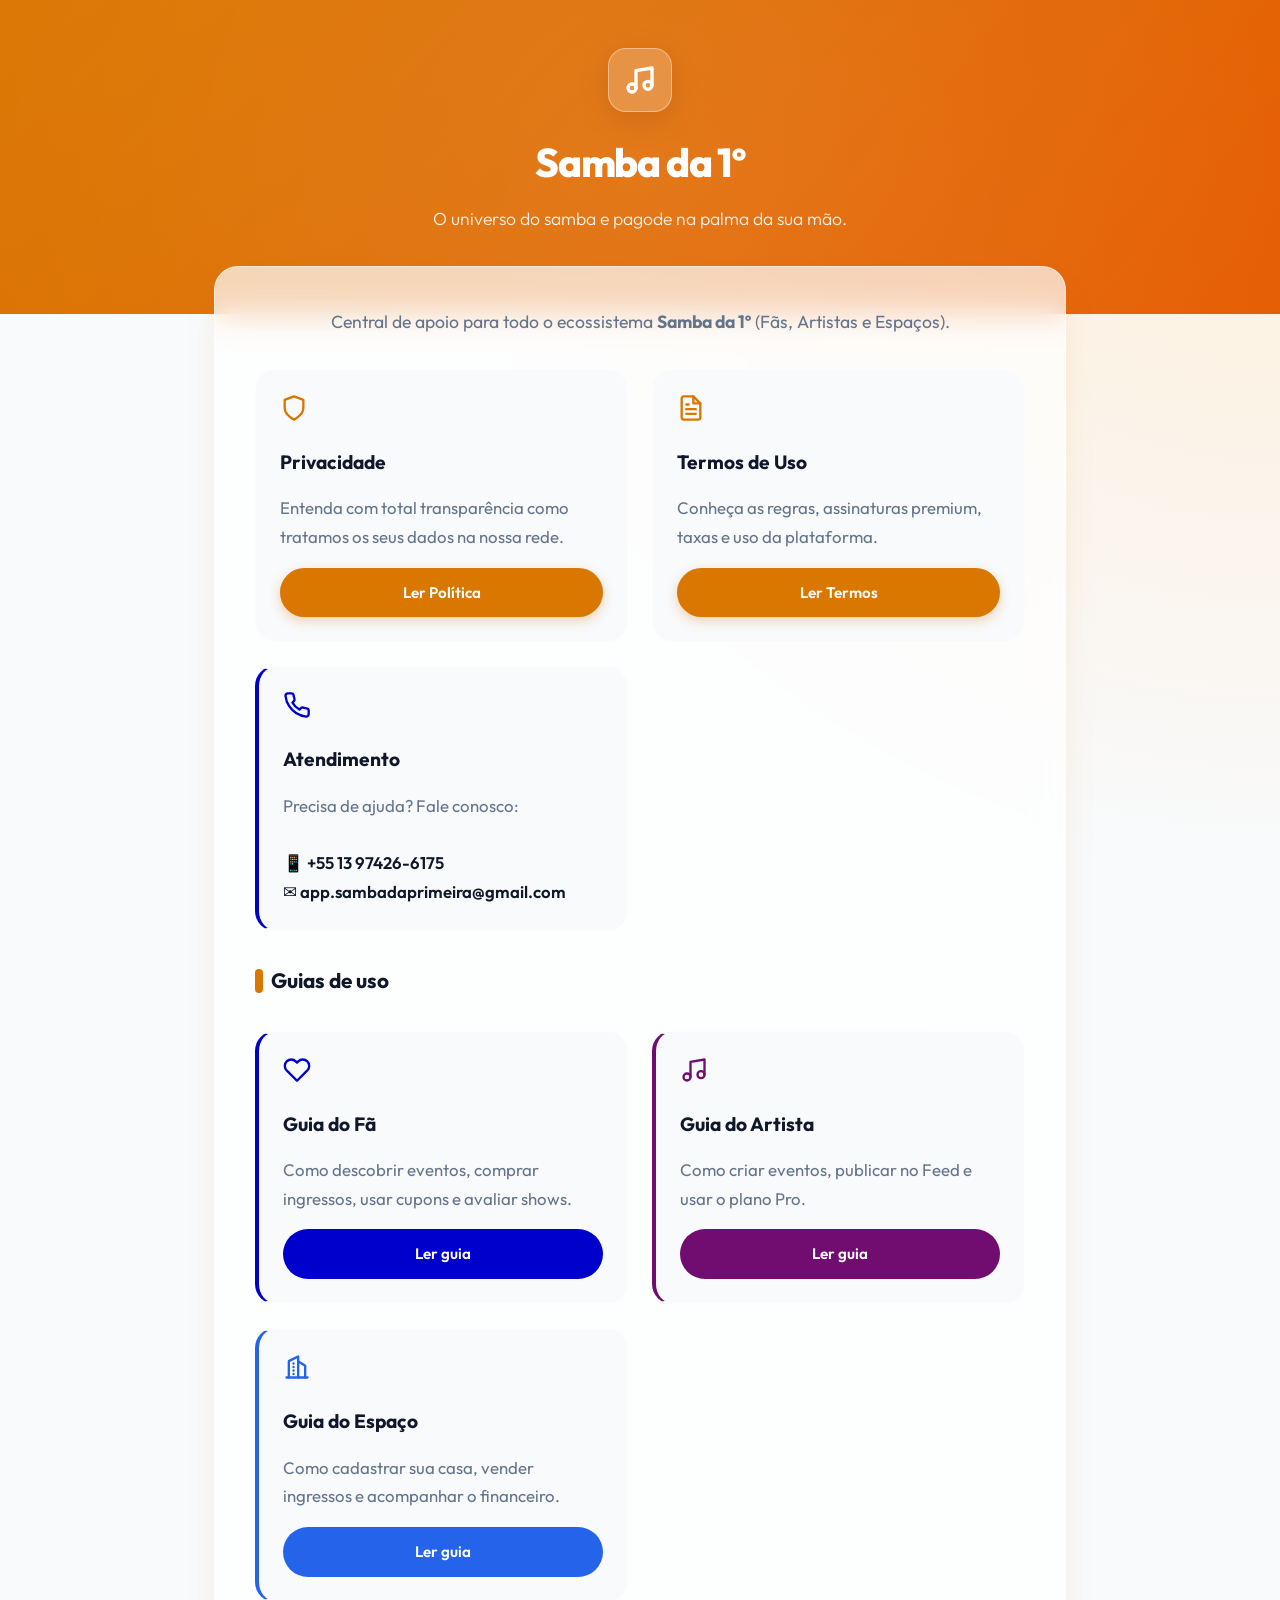
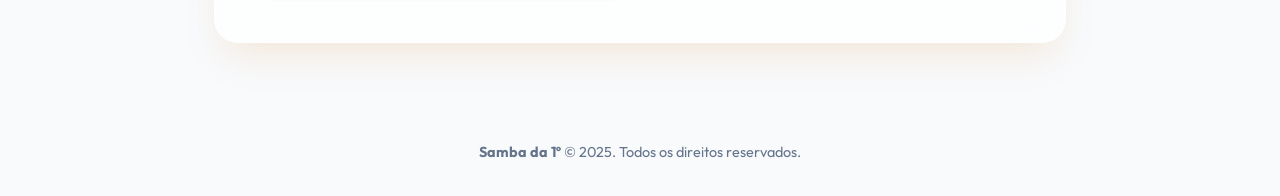
==== docs/index.html @ 499f6d41 "Adiciona guias de uso (Fã, Artista, Espaço) ao site legal - docs/guia-fa.html, docs/guia-artista.htm" ====
<!doctype html>
<html lang="pt-BR">
  <head>
    <meta charset="utf-8" />
    <meta name="viewport" content="width=device-width,initial-scale=1" />
    <title>Samba da 1º — Informações Legais</title>
    <meta name="description" content="O aplicativo completo para eventos de samba e pagode. Página oficial de apoio (Política de Privacidade, Termos e contato)." />
    
    <meta property="og:title" content="Samba da 1º — Informações Legais" />
    <meta property="og:description" content="O aplicativo completo para eventos de samba e pagode. Política de Privacidade e Termos de Uso." />
    <meta property="og:type" content="website" />

    <link rel="stylesheet" href="./legal-shared.css" />
  </head>
  <body>
    <header class="legal-header">
      <div class="legal-logo" aria-hidden="true">
        <svg width="32" height="32" viewBox="0 0 24 24" fill="none" stroke="currentColor" stroke-width="2.5" stroke-linecap="round" stroke-linejoin="round"><path d="M9 18V5l12-2v13"></path><circle cx="6" cy="18" r="3"></circle><circle cx="18" cy="16" r="3"></circle></svg>
      </div>
      <h1>Samba da 1º</h1>
      <p>O universo do samba e pagode na palma da sua mão.</p>
    </header>
    
    <main class="wrap">
      <section class="card">
        <p style="text-align: center; font-size: 1.1rem; margin-top: 0; margin-bottom: 2rem;">
          Central de apoio para todo o ecossistema <strong>Samba da 1º</strong> (Fãs, Artistas e Espaços).
        </p>
        
        <div class="grid">
          <div class="item">
            <svg style="color: var(--primary); margin-bottom: 0.5rem;" width="28" height="28" viewBox="0 0 24 24" fill="none" stroke="currentColor" stroke-width="2" stroke-linecap="round" stroke-linejoin="round"><path d="M12 22s8-4 8-10V5l-8-3-8 3v7c0 6 8 10 8 10z"></path></svg>
            <strong>Privacidade</strong>
            <p class="small">Entenda com total transparência como tratamos os seus dados na nossa rede.</p>
            <a class="btn-link" href="./privacy.html">Ler Política</a>
          </div>

          <div class="item">
            <svg style="color: var(--primary); margin-bottom: 0.5rem;" width="28" height="28" viewBox="0 0 24 24" fill="none" stroke="currentColor" stroke-width="2" stroke-linecap="round" stroke-linejoin="round"><path d="M14 2H6a2 2 0 0 0-2 2v16a2 2 0 0 0 2 2h12a2 2 0 0 0 2-2V8z"></path><polyline points="14 2 14 8 20 8"></polyline><line x1="16" y1="13" x2="8" y2="13"></line><line x1="16" y1="17" x2="8" y2="17"></line><polyline points="10 9 9 9 8 9"></polyline></svg>
            <strong>Termos de Uso</strong>
            <p class="small">Conheça as regras, assinaturas premium, taxas e uso da plataforma.</p>
            <a class="btn-link" href="./terms.html">Ler Termos</a>
          </div>

          <div class="item" style="border-left: 4px solid var(--app-fan);">
            <svg style="color: var(--app-fan); margin-bottom: 0.5rem;" width="28" height="28" viewBox="0 0 24 24" fill="none" stroke="currentColor" stroke-width="2" stroke-linecap="round" stroke-linejoin="round"><path d="M22 16.92v3a2 2 0 0 1-2.18 2 19.79 19.79 0 0 1-8.63-3.07 19.5 19.5 0 0 1-6-6 19.79 19.79 0 0 1-3.07-8.67A2 2 0 0 1 4.11 2h3a2 2 0 0 1 2 1.72 12.84 12.84 0 0 0 .7 2.81 2 2 0 0 1-.45 2.11L8.09 9.91a16 16 0 0 0 6 6l1.27-1.27a2 2 0 0 1 2.11-.45 12.84 12.84 0 0 0 2.81.7A2 2 0 0 1 22 16.92z"></path></svg>
            <strong>Atendimento</strong>
            <p class="small">
              Precisa de ajuda? Fale conosco:<br/><br/>
              <a href="https://wa.me/5513974266175" style="color: var(--text);">📱 +55 13 97426-6175</a><br/>
              <a href="mailto:app.sambadaprimeira@gmail.com" style="color: var(--text);">✉️ app.sambadaprimeira@gmail.com</a>
            </p>
          </div>
        </div>

        <h2>Guias de uso</h2>
        <div class="grid">
          <div class="item" style="border-left: 4px solid var(--app-fan);">
            <svg style="color: var(--app-fan); margin-bottom: 0.5rem;" width="28" height="28" viewBox="0 0 24 24" fill="none" stroke="currentColor" stroke-width="2" stroke-linecap="round" stroke-linejoin="round"><path d="M20.84 4.61a5.5 5.5 0 0 0-7.78 0L12 5.67l-1.06-1.06a5.5 5.5 0 0 0-7.78 7.78l1.06 1.06L12 21.23l7.78-7.78 1.06-1.06a5.5 5.5 0 0 0 0-7.78z"></path></svg>
            <strong>Guia do Fã</strong>
            <p class="small">Como descobrir eventos, comprar ingressos, usar cupons e avaliar shows.</p>
            <a class="btn-link" style="background: var(--app-fan); box-shadow:none;" href="./guia-fa.html">Ler guia</a>
          </div>

          <div class="item" style="border-left: 4px solid var(--app-artist);">
            <svg style="color: var(--app-artist); margin-bottom: 0.5rem;" width="28" height="28" viewBox="0 0 24 24" fill="none" stroke="currentColor" stroke-width="2" stroke-linecap="round" stroke-linejoin="round"><path d="M9 18V5l12-2v13"></path><circle cx="6" cy="18" r="3"></circle><circle cx="18" cy="16" r="3"></circle></svg>
            <strong>Guia do Artista</strong>
            <p class="small">Como criar eventos, publicar no Feed e usar o plano Pro.</p>
            <a class="btn-link" style="background: var(--app-artist); box-shadow:none;" href="./guia-artista.html">Ler guia</a>
          </div>

          <div class="item" style="border-left: 4px solid var(--app-space);">
            <svg style="color: var(--app-space); margin-bottom: 0.5rem;" width="28" height="28" viewBox="0 0 24 24" fill="none" stroke="currentColor" stroke-width="2" stroke-linecap="round" stroke-linejoin="round"><path d="M3 21h18"></path><path d="M5 21V7l8-4v18"></path><path d="M19 21V11l-6-4"></path><path d="M9 9v.01"></path><path d="M9 12v.01"></path><path d="M9 15v.01"></path><path d="M9 18v.01"></path></svg>
            <strong>Guia do Espaço</strong>
            <p class="small">Como cadastrar sua casa, vender ingressos e acompanhar o financeiro.</p>
            <a class="btn-link" style="background: var(--app-space); box-shadow:none;" href="./guia-espaco.html">Ler guia</a>
          </div>
        </div>
      </section>
    </main>
    
    <footer class="site-footer">
      <strong>Samba da 1º</strong> &copy; 2025. Todos os direitos reservados.
    </footer>
  </body>
</html>
---- docs/legal-shared.css ----
@import url('https://fonts.googleapis.com/css2?family=Outfit:wght@300;400;500;600;700;800&display=swap');

/* Variáveis e Tema Moderno */
:root {
  color-scheme: light;
  --primary: #d97700;
  --primary-light: #f5a31a;
  --primary-dark: #b45309;
  --app-fan: #0000cd;
  --app-artist: #710d71;
  --app-space: #2563eb;
  
  --bg: #f8fafc;
  --bg-gradient: radial-gradient(circle at top right, #ffedd5 0%, #f8fafc 40%);
  --card-bg: rgba(255, 255, 255, 0.7);
  --card-border: rgba(255, 255, 255, 0.5);
  
  --text: #0f172a;
  --text-muted: #64748b;
  --link: #d97700;
  
  --shadow-sm: 0 4px 6px -1px rgba(0, 0, 0, 0.05);
  --shadow-lg: 0 20px 40px -10px rgba(217, 119, 0, 0.15);
  --radius: 24px;
  --font: 'Outfit', system-ui, -apple-system, sans-serif;
}

@media (prefers-color-scheme: dark) {
  :root {
    color-scheme: dark;
    --bg: #0f172a;
    --bg-gradient: radial-gradient(circle at top right, rgba(217,119,0,0.15) 0%, #0f172a 50%);
    --card-bg: rgba(30, 41, 59, 0.6);
    --card-border: rgba(255, 255, 255, 0.05);
    
    --text: #f8fafc;
    --text-muted: #94a3b8;
    --link: #fbd38d;
    
    --shadow-lg: 0 20px 40px -10px rgba(0, 0, 0, 0.5);
  }
}

*, *::before, *::after {
  box-sizing: border-box;
}

html {
  scroll-behavior: smooth;
}

body {
  margin: 0;
  font-family: var(--font);
  background: var(--bg);
  background-image: var(--bg-gradient);
  color: var(--text);
  line-height: 1.7;
  min-height: 100vh;
  display: flex;
  flex-direction: column;
  -webkit-font-smoothing: antialiased;
}

/* Header Premium */
.legal-header {
  background: linear-gradient(135deg, var(--primary) 0%, #e65c00 100%);
  color: #ffffff;
  padding: 3rem 1.5rem 5rem;
  text-align: center;
  position: relative;
  overflow: hidden;
}

.legal-header::before {
  content: '';
  position: absolute;
  top: -50%; left: -50%; width: 200%; height: 200%;
  background: radial-gradient(circle, rgba(255,255,255,0.1) 0%, transparent 60%);
  animation: rotate 20s linear infinite;
}

@keyframes rotate {
  100% { transform: rotate(360deg); }
}

.legal-logo {
  position: relative;
  display: inline-flex;
  align-items: center;
  justify-content: center;
  width: 64px;
  height: 64px;
  border-radius: 18px;
  background: rgba(255, 255, 255, 0.2);
  backdrop-filter: blur(10px);
  border: 1px solid rgba(255, 255, 255, 0.4);
  font-size: 2rem;
  font-weight: 800;
  margin-bottom: 1rem;
  box-shadow: 0 8px 32px rgba(0,0,0,0.1);
  animation: float 6s ease-in-out infinite;
}

@keyframes float {
  0%, 100% { transform: translateY(0); }
  50% { transform: translateY(-10px); }
}

.legal-header h1 {
  position: relative;
  margin: 0;
  font-size: clamp(1.8rem, 5vw, 2.5rem);
  font-weight: 800;
  letter-spacing: -0.03em;
}

.legal-header p {
  position: relative;
  margin: 0.5rem auto 0;
  font-size: 1.1rem;
  font-weight: 300;
  opacity: 0.9;
  max-width: 40rem;
}

/* Layout Principal & Glassmorphism */
.wrap {
  max-width: 900px;
  width: 100%;
  margin: -3rem auto 0;
  padding: 0 1.5rem 4rem;
  position: relative;
  z-index: 10;
  flex: 1;
}

.card {
  background: var(--card-bg);
  backdrop-filter: blur(16px);
  -webkit-backdrop-filter: blur(16px);
  border: 1px solid var(--card-border);
  border-radius: var(--radius);
  padding: 2.5rem;
  box-shadow: var(--shadow-lg);
}

/* Tipografia Interna */
.card h2.title-main {
  margin: 0;
  font-size: 2rem;
  font-weight: 800;
  letter-spacing: -0.03em;
  background: linear-gradient(90deg, var(--primary), #e65c00);
  -webkit-background-clip: text;
  -webkit-text-fill-color: transparent;
}

.card h2 {
  margin: 2rem 0 1rem;
  font-size: 1.3rem;
  font-weight: 700;
  color: var(--text);
  display: flex;
  align-items: center;
  gap: 0.5rem;
}

.card h2::before {
  content: '';
  display: block;
  width: 8px;
  height: 24px;
  background: var(--primary);
  border-radius: 4px;
}

.card p, .card li {
  color: var(--text-muted);
  font-size: 1.05rem;
}

.card ul {
  padding-left: 1.5rem;
}

.card li {
  margin-bottom: 0.5rem;
}

.card li strong {
  color: var(--text);
}

/* Links & Botões */
a {
  color: var(--link);
  text-decoration: none;
  font-weight: 600;
  transition: opacity 0.2s;
}

a:hover {
  text-decoration: underline;
  opacity: 0.8;
}

.btn-link {
  display: inline-flex;
  align-items: center;
  justify-content: center;
  padding: 0.75rem 1.5rem;
  border-radius: 99px;
  background: var(--primary);
  color: #fff !important;
  font-size: 0.95rem;
  font-weight: 600;
  text-decoration: none !important;
  transition: all 0.3s cubic-bezier(0.4, 0, 0.2, 1);
  box-shadow: 0 4px 12px rgba(217, 119, 0, 0.3);
}

.btn-link:hover {
  transform: translateY(-2px);
  background: var(--primary-dark);
  box-shadow: 0 6px 16px rgba(217, 119, 0, 0.4);
}

/* Grid Home */
.grid {
  display: grid;
  grid-template-columns: repeat(auto-fit, minmax(250px, 1fr));
  gap: 1.5rem;
  margin-top: 2rem;
}

.item {
  background: var(--bg);
  border: 1px solid var(--card-border);
  border-radius: 20px;
  padding: 1.5rem;
  display: flex;
  flex-direction: column;
  gap: 1rem;
  transition: all 0.3s ease;
  position: relative;
  overflow: hidden;
}

.item::before {
  content: '';
  position: absolute;
  top: 0; left: 0; right: 0;
  height: 4px;
  background: var(--primary);
  opacity: 0;
  transition: opacity 0.3s;
}

.item:hover {
  transform: translateY(-4px);
  box-shadow: var(--shadow-lg);
}

.item:hover::before {
  opacity: 1;
}

.item strong {
  color: var(--text);
  font-size: 1.2rem;
  font-weight: 700;
}

.item p.small {
  margin: 0;
  flex-grow: 1;
}

/* Elementos Utilitários */
.pill {
  display: inline-block;
  border: 1px solid var(--primary);
  border-radius: 99px;
  padding: 0.25rem 0.75rem;
  font-size: 0.8rem;
  font-weight: 600;
  color: var(--primary);
  background: rgba(217, 119, 0, 0.1);
}

.top {
  display: flex;
  align-items: center;
  gap: 1rem;
  flex-wrap: wrap;
}

.meta {
  color: var(--text-muted);
  font-size: 0.9rem;
  margin-top: 1rem;
  font-weight: 500;
}

.nav {
  margin: 1.5rem 0 2rem;
  padding-bottom: 1.5rem;
  border-bottom: 1px solid var(--card-border);
  display: flex;
  gap: 1.5rem;
}

.nav a {
  display: flex;
  align-items: center;
  gap: 0.4rem;
}

code {
  font-family: ui-monospace, SFMono-Regular, Menlo, Monaco, Consolas, monospace;
  font-size: 0.9em;
  background: rgba(128, 128, 128, 0.1);
  padding: 0.2em 0.4em;
  border-radius: 6px;
  color: var(--primary);
}

.site-footer {
  text-align: center;
  padding: 2rem 1.5rem;
  color: var(--text-muted);
  font-size: 0.9rem;
  margin-top: auto;
  border-top: 1px solid var(--card-border);
  background: var(--bg);
}

/* Responsividade */
@media (max-width: 640px) {
  .card { padding: 1.5rem; }
  .legal-header { padding: 2.5rem 1rem 4rem; }
}
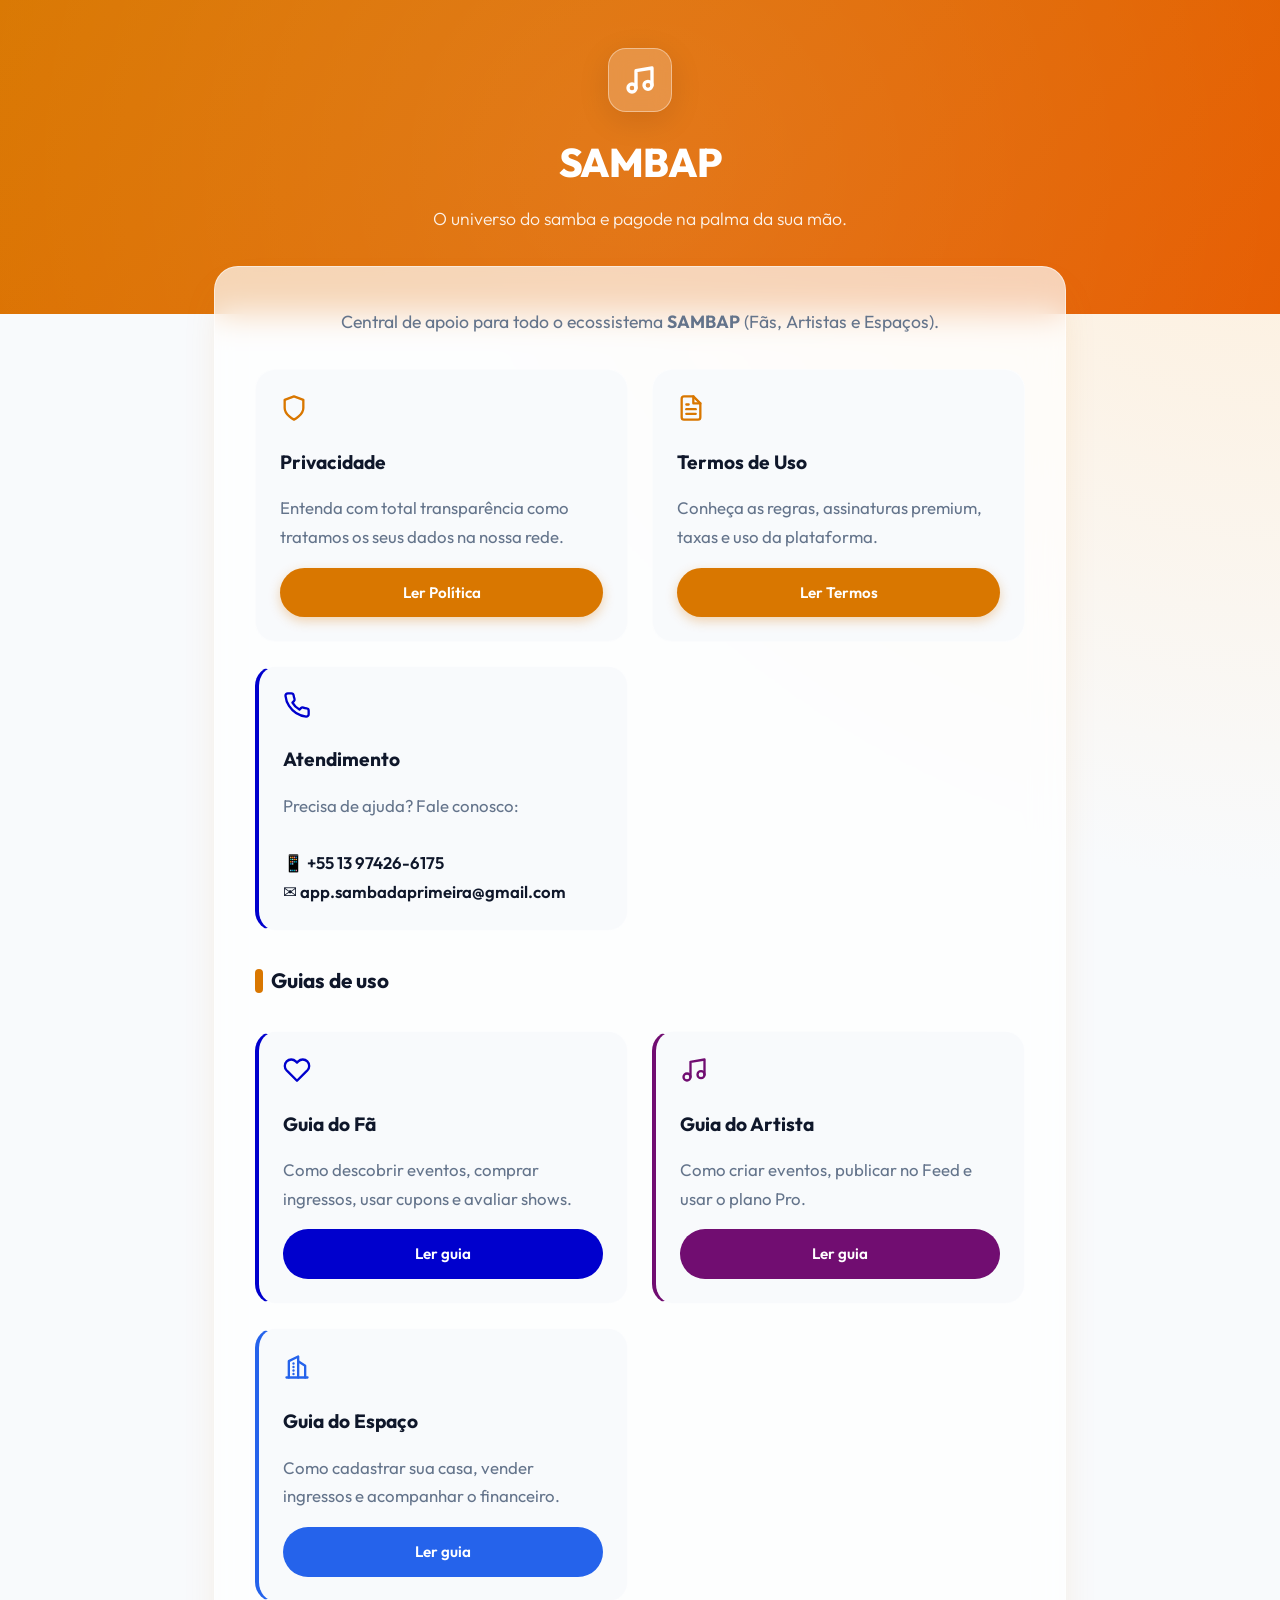
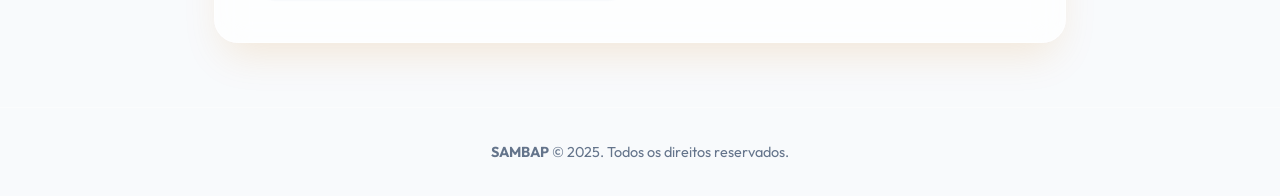
==== commit 8b10ac42: "Renomeia marca para SAMBAP nos textos das páginas - Substitui "Samba da 1ª/1º" por "SAMBAP" em READM" ====
--- a/docs/index.html
+++ b/docs/index.html
@@ -3,10 +3,10 @@
   <head>
     <meta charset="utf-8" />
     <meta name="viewport" content="width=device-width,initial-scale=1" />
-    <title>Samba da 1º — Informações Legais</title>
+    <title>SAMBAP — Informações Legais</title>
     <meta name="description" content="O aplicativo completo para eventos de samba e pagode. Página oficial de apoio (Política de Privacidade, Termos e contato)." />
     
-    <meta property="og:title" content="Samba da 1º — Informações Legais" />
+    <meta property="og:title" content="SAMBAP — Informações Legais" />
     <meta property="og:description" content="O aplicativo completo para eventos de samba e pagode. Política de Privacidade e Termos de Uso." />
     <meta property="og:type" content="website" />
 
@@ -17,14 +17,14 @@
       <div class="legal-logo" aria-hidden="true">
         <svg width="32" height="32" viewBox="0 0 24 24" fill="none" stroke="currentColor" stroke-width="2.5" stroke-linecap="round" stroke-linejoin="round"><path d="M9 18V5l12-2v13"></path><circle cx="6" cy="18" r="3"></circle><circle cx="18" cy="16" r="3"></circle></svg>
       </div>
-      <h1>Samba da 1º</h1>
+      <h1>SAMBAP</h1>
       <p>O universo do samba e pagode na palma da sua mão.</p>
     </header>
     
     <main class="wrap">
       <section class="card">
         <p style="text-align: center; font-size: 1.1rem; margin-top: 0; margin-bottom: 2rem;">
-          Central de apoio para todo o ecossistema <strong>Samba da 1º</strong> (Fãs, Artistas e Espaços).
+          Central de apoio para todo o ecossistema <strong>SAMBAP</strong> (Fãs, Artistas e Espaços).
         </p>
         
         <div class="grid">
@@ -80,7 +80,7 @@
     </main>
     
     <footer class="site-footer">
-      <strong>Samba da 1º</strong> &copy; 2025. Todos os direitos reservados.
+      <strong>SAMBAP</strong> &copy; 2025. Todos os direitos reservados.
     </footer>
   </body>
 </html>
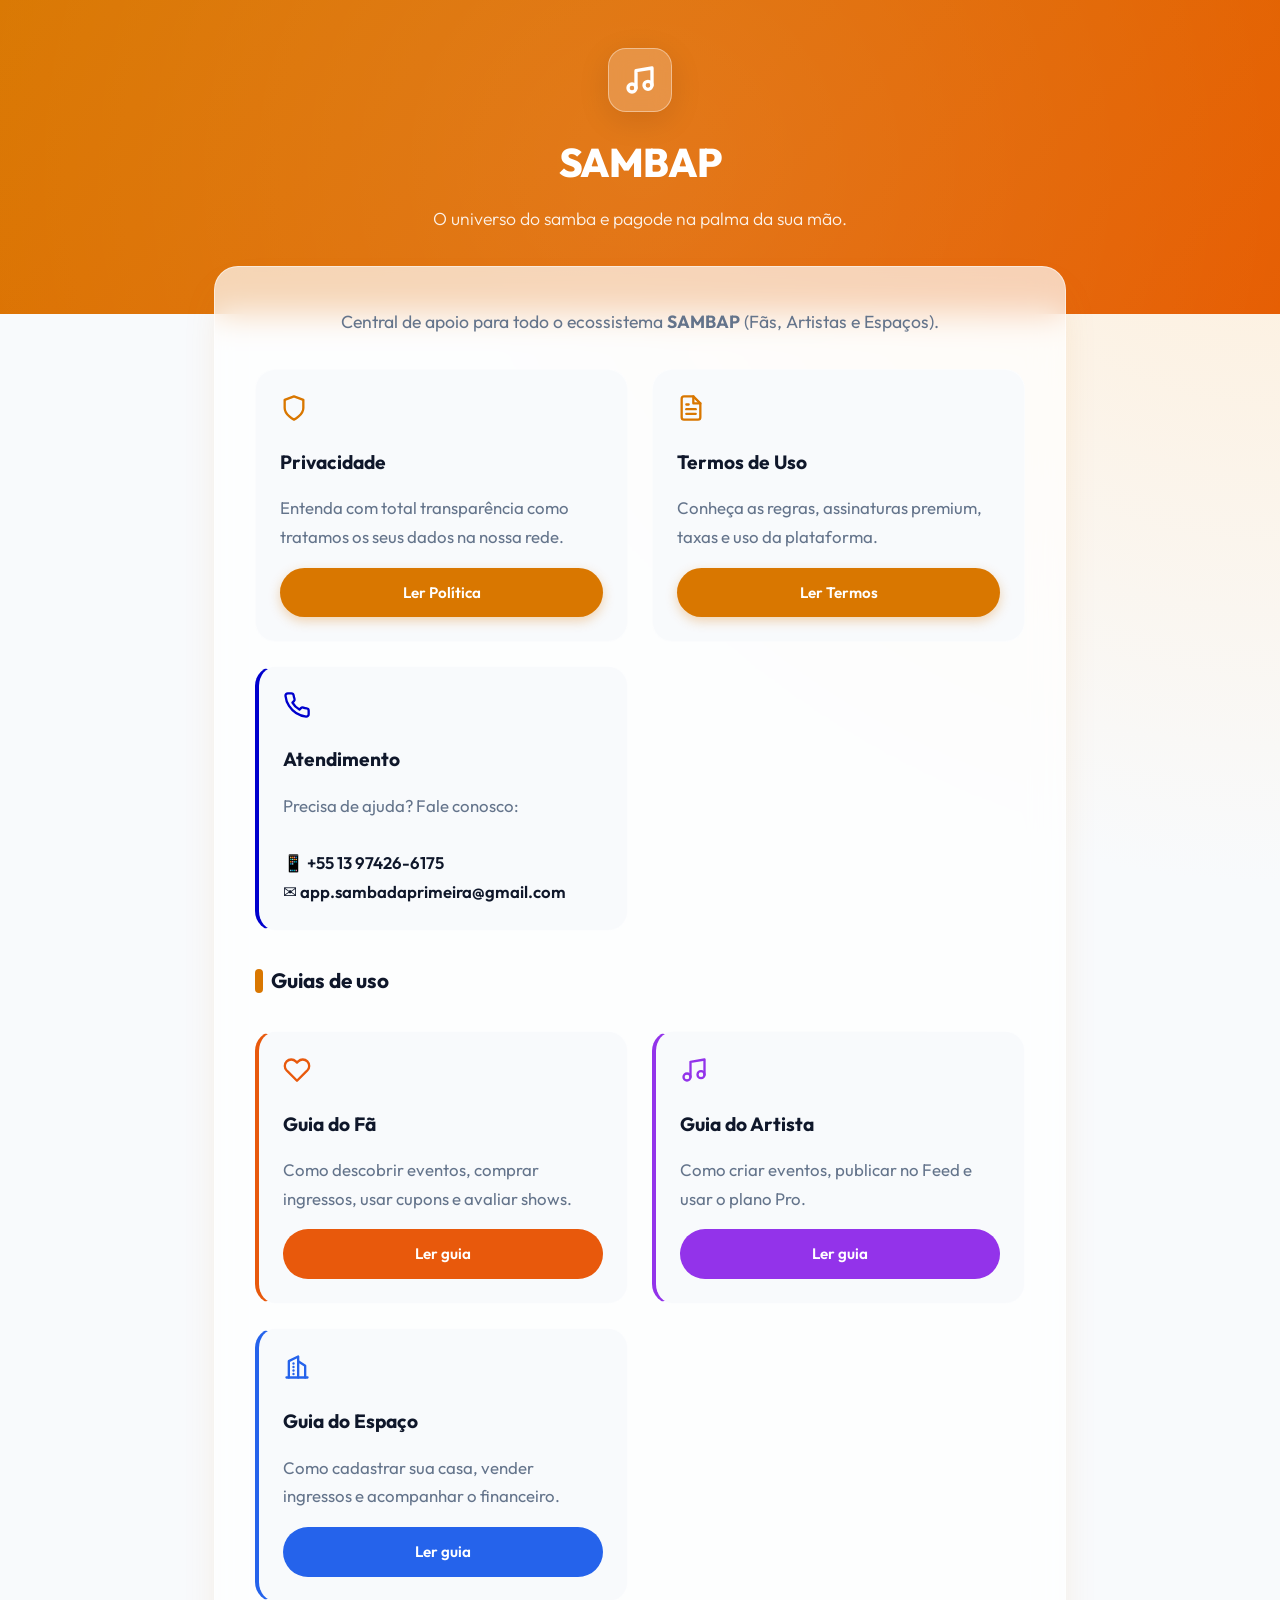
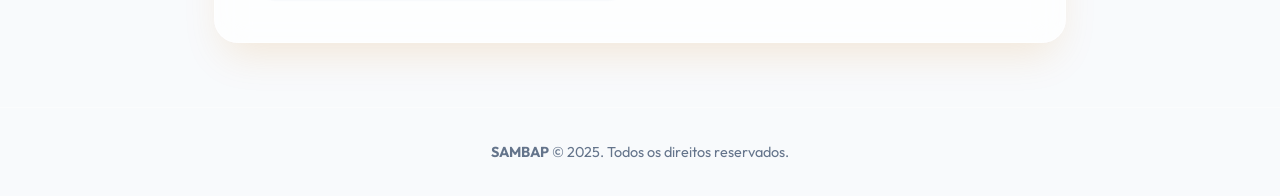
==== commit bb457a12: "Corrige cores dos cards de Guias na página inicial Os cards de "Guia do Fã" e "Guia do Artista" usav" ====
--- a/docs/index.html
+++ b/docs/index.html
@@ -55,25 +55,25 @@
 
         <h2>Guias de uso</h2>
         <div class="grid">
-          <div class="item" style="border-left: 4px solid var(--app-fan);">
-            <svg style="color: var(--app-fan); margin-bottom: 0.5rem;" width="28" height="28" viewBox="0 0 24 24" fill="none" stroke="currentColor" stroke-width="2" stroke-linecap="round" stroke-linejoin="round"><path d="M20.84 4.61a5.5 5.5 0 0 0-7.78 0L12 5.67l-1.06-1.06a5.5 5.5 0 0 0-7.78 7.78l1.06 1.06L12 21.23l7.78-7.78 1.06-1.06a5.5 5.5 0 0 0 0-7.78z"></path></svg>
+          <div class="item" style="border-left: 4px solid var(--guide-fa);">
+            <svg style="color: var(--guide-fa); margin-bottom: 0.5rem;" width="28" height="28" viewBox="0 0 24 24" fill="none" stroke="currentColor" stroke-width="2" stroke-linecap="round" stroke-linejoin="round"><path d="M20.84 4.61a5.5 5.5 0 0 0-7.78 0L12 5.67l-1.06-1.06a5.5 5.5 0 0 0-7.78 7.78l1.06 1.06L12 21.23l7.78-7.78 1.06-1.06a5.5 5.5 0 0 0 0-7.78z"></path></svg>
             <strong>Guia do Fã</strong>
             <p class="small">Como descobrir eventos, comprar ingressos, usar cupons e avaliar shows.</p>
-            <a class="btn-link" style="background: var(--app-fan); box-shadow:none;" href="./guia-fa.html">Ler guia</a>
+            <a class="btn-link" style="background: var(--guide-fa); box-shadow:none;" href="./guia-fa.html">Ler guia</a>
           </div>
 
-          <div class="item" style="border-left: 4px solid var(--app-artist);">
-            <svg style="color: var(--app-artist); margin-bottom: 0.5rem;" width="28" height="28" viewBox="0 0 24 24" fill="none" stroke="currentColor" stroke-width="2" stroke-linecap="round" stroke-linejoin="round"><path d="M9 18V5l12-2v13"></path><circle cx="6" cy="18" r="3"></circle><circle cx="18" cy="16" r="3"></circle></svg>
+          <div class="item" style="border-left: 4px solid var(--guide-artista);">
+            <svg style="color: var(--guide-artista); margin-bottom: 0.5rem;" width="28" height="28" viewBox="0 0 24 24" fill="none" stroke="currentColor" stroke-width="2" stroke-linecap="round" stroke-linejoin="round"><path d="M9 18V5l12-2v13"></path><circle cx="6" cy="18" r="3"></circle><circle cx="18" cy="16" r="3"></circle></svg>
             <strong>Guia do Artista</strong>
             <p class="small">Como criar eventos, publicar no Feed e usar o plano Pro.</p>
-            <a class="btn-link" style="background: var(--app-artist); box-shadow:none;" href="./guia-artista.html">Ler guia</a>
+            <a class="btn-link" style="background: var(--guide-artista); box-shadow:none;" href="./guia-artista.html">Ler guia</a>
           </div>
 
-          <div class="item" style="border-left: 4px solid var(--app-space);">
-            <svg style="color: var(--app-space); margin-bottom: 0.5rem;" width="28" height="28" viewBox="0 0 24 24" fill="none" stroke="currentColor" stroke-width="2" stroke-linecap="round" stroke-linejoin="round"><path d="M3 21h18"></path><path d="M5 21V7l8-4v18"></path><path d="M19 21V11l-6-4"></path><path d="M9 9v.01"></path><path d="M9 12v.01"></path><path d="M9 15v.01"></path><path d="M9 18v.01"></path></svg>
+          <div class="item" style="border-left: 4px solid var(--guide-espaco);">
+            <svg style="color: var(--guide-espaco); margin-bottom: 0.5rem;" width="28" height="28" viewBox="0 0 24 24" fill="none" stroke="currentColor" stroke-width="2" stroke-linecap="round" stroke-linejoin="round"><path d="M3 21h18"></path><path d="M5 21V7l8-4v18"></path><path d="M19 21V11l-6-4"></path><path d="M9 9v.01"></path><path d="M9 12v.01"></path><path d="M9 15v.01"></path><path d="M9 18v.01"></path></svg>
             <strong>Guia do Espaço</strong>
             <p class="small">Como cadastrar sua casa, vender ingressos e acompanhar o financeiro.</p>
-            <a class="btn-link" style="background: var(--app-space); box-shadow:none;" href="./guia-espaco.html">Ler guia</a>
+            <a class="btn-link" style="background: var(--guide-espaco); box-shadow:none;" href="./guia-espaco.html">Ler guia</a>
           </div>
         </div>
       </section>
--- a/docs/legal-shared.css
+++ b/docs/legal-shared.css
@@ -9,6 +9,11 @@
   --app-fan: #0000cd;
   --app-artist: #710d71;
   --app-space: #2563eb;
+
+  /* Cores dos guias — iguais ao accent de cada guia (guia-fa.html, guia-artista.html, guia-espaco.html) */
+  --guide-fa: #e8590c;
+  --guide-artista: #9333ea;
+  --guide-espaco: #2563eb;
   
   --bg: #f8fafc;
   --bg-gradient: radial-gradient(circle at top right, #ffedd5 0%, #f8fafc 40%);
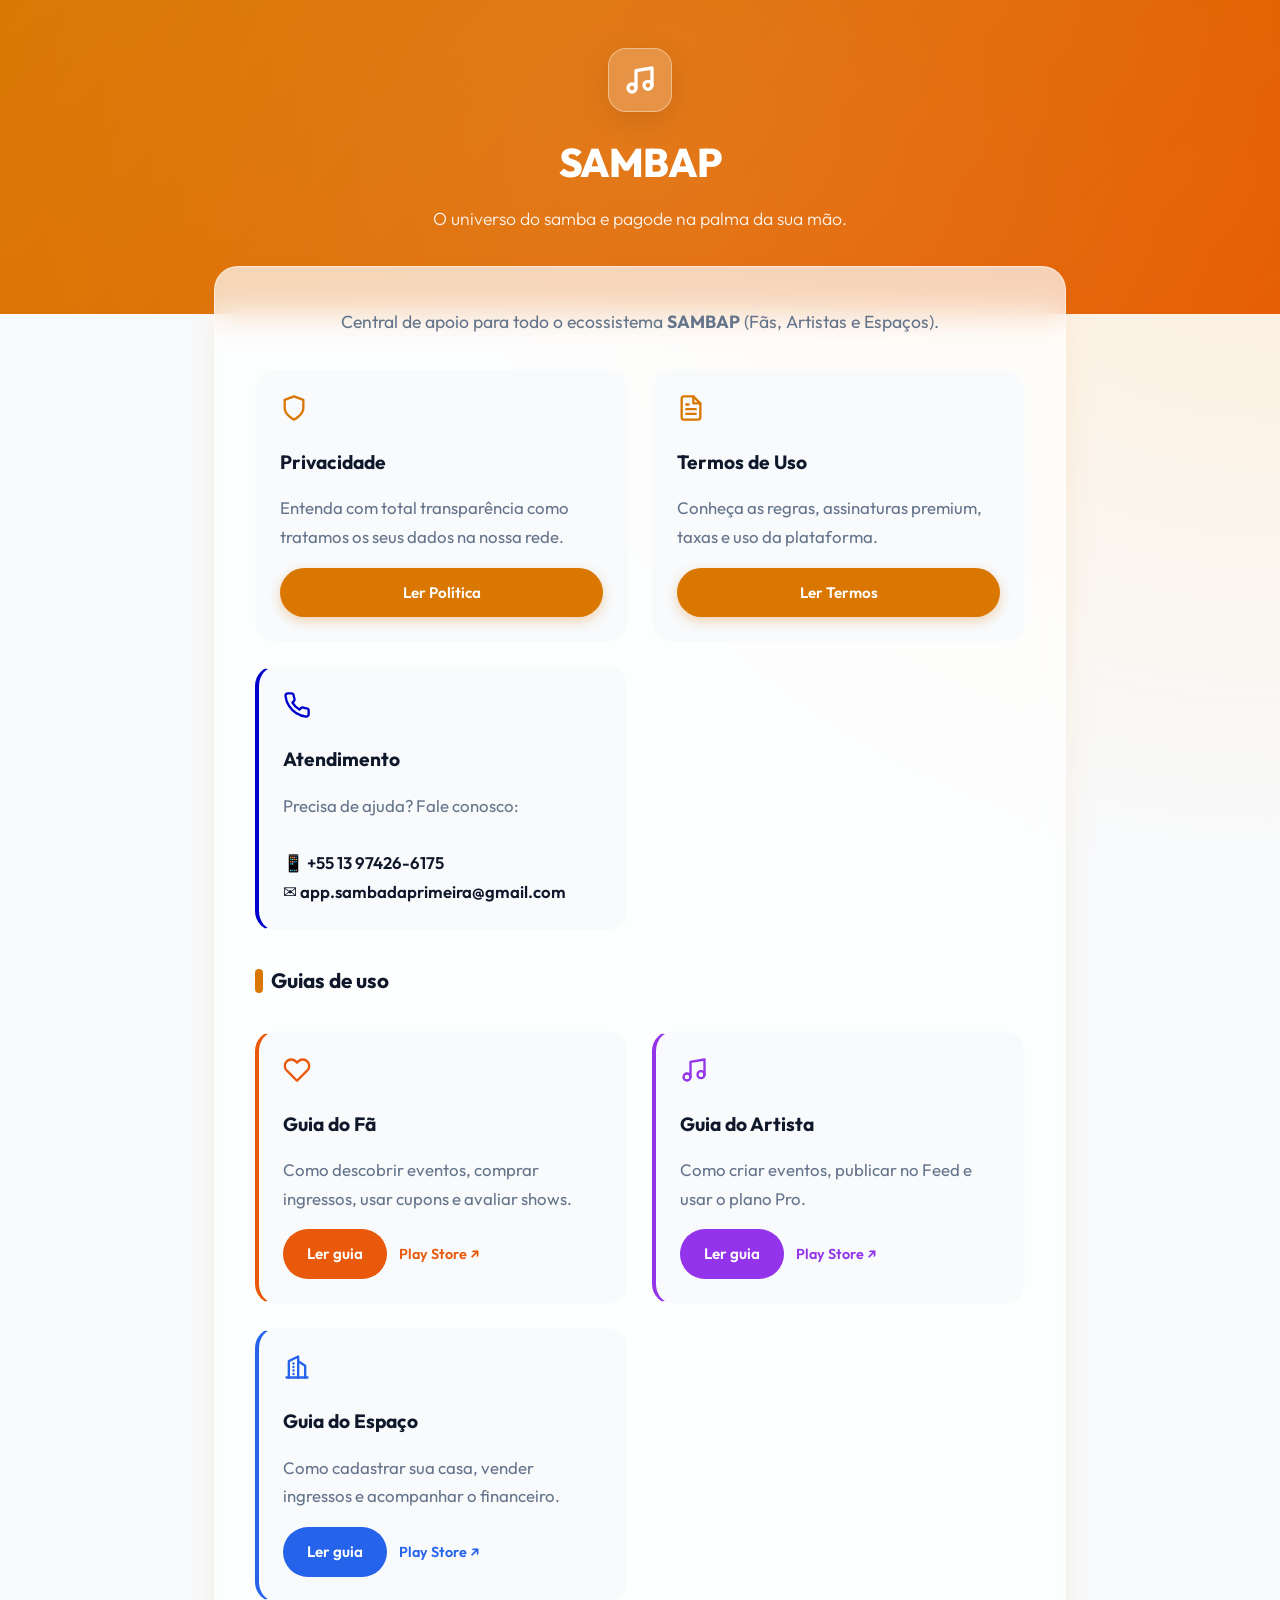
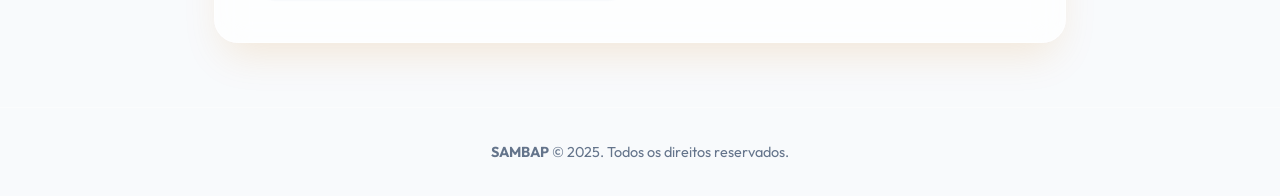
==== commit 2d9c9fd3: "Adiciona links da Play Store nos 3 apps - Botão "Baixar na Play Store" no topo de cada guia (guia-fa" ====
--- a/docs/index.html
+++ b/docs/index.html
@@ -59,21 +59,30 @@
             <svg style="color: var(--guide-fa); margin-bottom: 0.5rem;" width="28" height="28" viewBox="0 0 24 24" fill="none" stroke="currentColor" stroke-width="2" stroke-linecap="round" stroke-linejoin="round"><path d="M20.84 4.61a5.5 5.5 0 0 0-7.78 0L12 5.67l-1.06-1.06a5.5 5.5 0 0 0-7.78 7.78l1.06 1.06L12 21.23l7.78-7.78 1.06-1.06a5.5 5.5 0 0 0 0-7.78z"></path></svg>
             <strong>Guia do Fã</strong>
             <p class="small">Como descobrir eventos, comprar ingressos, usar cupons e avaliar shows.</p>
-            <a class="btn-link" style="background: var(--guide-fa); box-shadow:none;" href="./guia-fa.html">Ler guia</a>
+            <div style="display:flex; gap:0.75rem; flex-wrap:wrap; align-items:center;">
+              <a class="btn-link" style="background: var(--guide-fa); box-shadow:none;" href="./guia-fa.html">Ler guia</a>
+              <a href="https://play.google.com/store/apps/details?id=com.samba.pagode.fan" target="_blank" rel="noopener" style="color: var(--guide-fa); font-size: 0.9rem;">Play Store ↗</a>
+            </div>
           </div>
 
           <div class="item" style="border-left: 4px solid var(--guide-artista);">
             <svg style="color: var(--guide-artista); margin-bottom: 0.5rem;" width="28" height="28" viewBox="0 0 24 24" fill="none" stroke="currentColor" stroke-width="2" stroke-linecap="round" stroke-linejoin="round"><path d="M9 18V5l12-2v13"></path><circle cx="6" cy="18" r="3"></circle><circle cx="18" cy="16" r="3"></circle></svg>
             <strong>Guia do Artista</strong>
             <p class="small">Como criar eventos, publicar no Feed e usar o plano Pro.</p>
-            <a class="btn-link" style="background: var(--guide-artista); box-shadow:none;" href="./guia-artista.html">Ler guia</a>
+            <div style="display:flex; gap:0.75rem; flex-wrap:wrap; align-items:center;">
+              <a class="btn-link" style="background: var(--guide-artista); box-shadow:none;" href="./guia-artista.html">Ler guia</a>
+              <a href="https://play.google.com/store/apps/details?id=com.samba.pagode.artist" target="_blank" rel="noopener" style="color: var(--guide-artista); font-size: 0.9rem;">Play Store ↗</a>
+            </div>
           </div>
 
           <div class="item" style="border-left: 4px solid var(--guide-espaco);">
             <svg style="color: var(--guide-espaco); margin-bottom: 0.5rem;" width="28" height="28" viewBox="0 0 24 24" fill="none" stroke="currentColor" stroke-width="2" stroke-linecap="round" stroke-linejoin="round"><path d="M3 21h18"></path><path d="M5 21V7l8-4v18"></path><path d="M19 21V11l-6-4"></path><path d="M9 9v.01"></path><path d="M9 12v.01"></path><path d="M9 15v.01"></path><path d="M9 18v.01"></path></svg>
             <strong>Guia do Espaço</strong>
             <p class="small">Como cadastrar sua casa, vender ingressos e acompanhar o financeiro.</p>
-            <a class="btn-link" style="background: var(--guide-espaco); box-shadow:none;" href="./guia-espaco.html">Ler guia</a>
+            <div style="display:flex; gap:0.75rem; flex-wrap:wrap; align-items:center;">
+              <a class="btn-link" style="background: var(--guide-espaco); box-shadow:none;" href="./guia-espaco.html">Ler guia</a>
+              <a href="https://play.google.com/store/apps/details?id=com.samba.pagode.venue" target="_blank" rel="noopener" style="color: var(--guide-espaco); font-size: 0.9rem;">Play Store ↗</a>
+            </div>
           </div>
         </div>
       </section>
